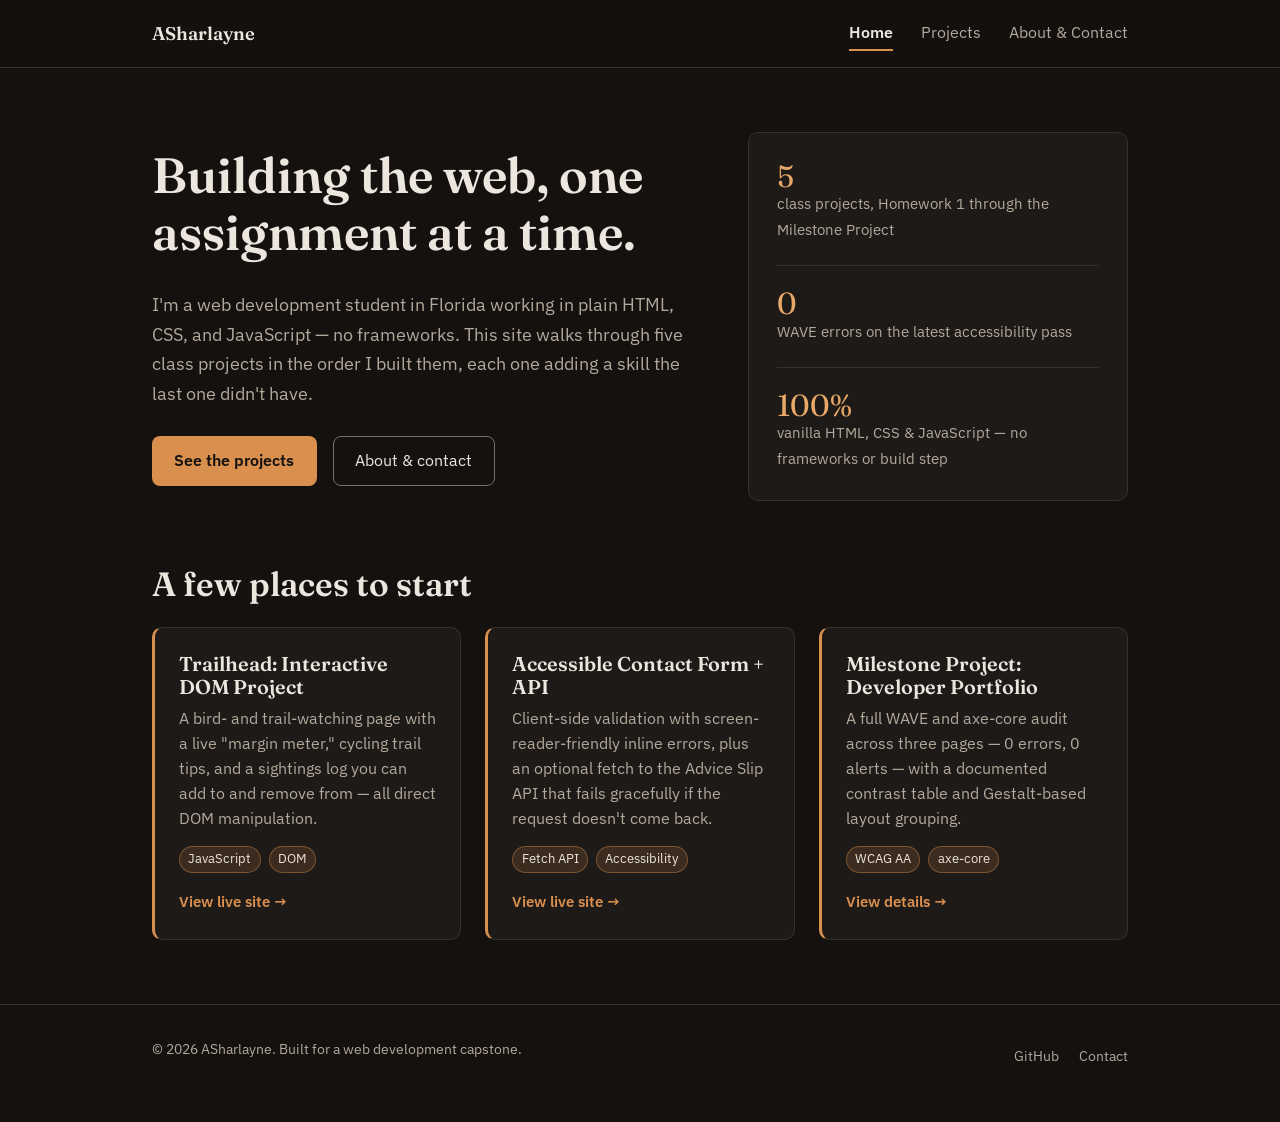
==== index.html @ ca2df66f "Build capstone portfolio site Co-authored-by: Copilot <223556219+Copilot@users.noreply.github.com>" ====
<!DOCTYPE html>
<html lang="en">
<head>
<meta charset="UTF-8">
<meta name="viewport" content="width=device-width, initial-scale=1.0">
<title>ASharlayne &mdash; Web Development Portfolio</title>
<meta name="description" content="A capstone portfolio of five web development class projects, from a first HTML/CSS page through an accessibility-audited developer portfolio.">
<link rel="preconnect" href="https://fonts.googleapis.com">
<link rel="preconnect" href="https://fonts.gstatic.com" crossorigin>
<link href="https://fonts.googleapis.com/css2?family=Fraunces:opsz,wght@9..144,500;9..144,600&family=IBM+Plex+Sans:wght@400;500;600&display=swap" rel="stylesheet">
<link rel="stylesheet" href="styles.css">
</head>
<body>
<a class="skip-link" href="#main">Skip to main content</a>

<header class="site-header">
  <nav class="header-nav" aria-label="Primary">
    <a class="header-brand" href="index.html">ASharlayne</a>
    <button class="nav-toggle" type="button" aria-expanded="false" aria-controls="primary-links">Menu</button>
    <div class="header-links" id="primary-links">
      <a href="index.html" aria-current="page">Home</a>
      <a href="projects.html">Projects</a>
      <a href="about.html">About &amp; Contact</a>
    </div>
  </nav>
</header>

<main id="main">
  <div class="container">
    <section class="hero">
      <div>
        <h1>Building the web, one assignment at a time.</h1>
        <p class="lede">I'm a web development student in Florida working in plain HTML, CSS, and JavaScript &mdash; no frameworks. This site walks through five class projects in the order I built them, each one adding a skill the last one didn't have.</p>
        <div class="cta-row">
          <a class="button" href="projects.html">See the projects</a>
          <a class="button-secondary" href="about.html">About &amp; contact</a>
        </div>
      </div>
      <div class="stat-panel" aria-label="Portfolio highlights">
        <div class="stat">
          <span class="stat-number">5</span>
          <span class="stat-label">class projects, Homework 1 through the Milestone Project</span>
        </div>
        <div class="stat">
          <span class="stat-number">0</span>
          <span class="stat-label">WAVE errors on the latest accessibility pass</span>
        </div>
        <div class="stat">
          <span class="stat-number">100%</span>
          <span class="stat-label">vanilla HTML, CSS &amp; JavaScript &mdash; no frameworks or build step</span>
        </div>
      </div>
    </section>
  </div>

  <section class="featured-projects">
    <div class="container">
      <h2>A few places to start</h2>
      <div class="featured-grid">
        <article class="project-card">
          <h3>Trailhead: Interactive DOM Project</h3>
          <p>A bird- and trail-watching page with a live "margin meter," cycling trail tips, and a sightings log you can add to and remove from &mdash; all direct DOM manipulation.</p>
          <div class="tech-tags">
            <span class="tag">JavaScript</span>
            <span class="tag">DOM</span>
          </div>
          <a class="view-link" href="https://ASharlayne.github.io/homework7web-dev/" target="_blank" rel="noopener noreferrer">View live site<span class="sr-only">: Trailhead</span> &rarr;</a>
        </article>
        <article class="project-card">
          <h3>Accessible Contact Form + API</h3>
          <p>Client-side validation with screen-reader-friendly inline errors, plus an optional fetch to the Advice Slip API that fails gracefully if the request doesn't come back.</p>
          <div class="tech-tags">
            <span class="tag">Fetch API</span>
            <span class="tag">Accessibility</span>
          </div>
          <a class="view-link" href="https://asharlayne.github.io/Homework-8-Form-with-Validation-API-Fetch/" target="_blank" rel="noopener noreferrer">View live site<span class="sr-only">: Accessible Contact Form + API</span> &rarr;</a>
        </article>
        <article class="project-card">
          <h3>Milestone Project: Developer Portfolio</h3>
          <p>A full WAVE and axe-core audit across three pages &mdash; 0 errors, 0 alerts &mdash; with a documented contrast table and Gestalt-based layout grouping.</p>
          <div class="tech-tags">
            <span class="tag">WCAG AA</span>
            <span class="tag">axe-core</span>
          </div>
          <a class="view-link" href="projects.html#milestone-project">View details &rarr;</a>
        </article>
      </div>
    </div>
  </section>
</main>

<footer class="site-footer">
  <div class="footer-inner">
    <p>&copy; 2026 ASharlayne. Built for a web development capstone.</p>
    <div class="footer-links">
      <a href="https://github.com/ASharlayne" target="_blank" rel="noopener noreferrer">GitHub</a>
      <a href="about.html#contact">Contact</a>
    </div>
  </div>
</footer>

<script src="main.js"></script>
</body>
</html>
---- styles.css ----
/* =========================================================
   Design tokens
   Palette contrast-checked (relative luminance) against
   WCAG AA: body text ~15:1, muted text ~7.4-8:1,
   accent on bg ~7.1:1, borders ~3.6-3.9:1.
   ========================================================= */
:root {
  --bg: #14110f;
  --surface: #1e1a17;
  --surface-raised: #262019;
  --border: #34302b;
  --border-control: #7a7166;
  --text: #ece6df;
  --muted: #b3a89c;
  --accent: #d98f4e;
  --accent-strong: #e8a868;
  --success: #7fae5b;
  --success-text: #c9e2ac;
  --error: #e2665a;
  --error-text: #ffcac1;

  --font-display: "Fraunces", "Iowan Old Style", Georgia, serif;
  --font-body: "IBM Plex Sans", "Segoe UI", system-ui, -apple-system, sans-serif;

  --max-content: 46rem;
  --max-wide: 64rem;
  --radius: 10px;
}

*, *::before, *::after { box-sizing: border-box; }

.sr-only {
  position: absolute;
  width: 1px;
  height: 1px;
  padding: 0;
  margin: -1px;
  overflow: hidden;
  clip: rect(0, 0, 0, 0);
  white-space: nowrap;
  border: 0;
}

html { color-scheme: dark; scroll-behavior: smooth; }

@media (prefers-reduced-motion: reduce) {
  html { scroll-behavior: auto; }
  *, *::before, *::after { animation-duration: 0.001ms !important; transition-duration: 0.001ms !important; }
}

body {
  margin: 0;
  background: var(--bg);
  color: var(--text);
  font-family: var(--font-body);
  font-size: 1rem;
  line-height: 1.6;
}

h1, h2, h3 { font-family: var(--font-display); font-weight: 600; line-height: 1.15; margin: 0 0 0.5em; }
h1 { font-size: clamp(2rem, 1.5rem + 2vw, 3.2rem); }
h2 { font-size: clamp(1.5rem, 1.3rem + 1vw, 2.1rem); }
h3 { font-size: 1.25rem; }
p { margin: 0 0 1em; }

a { color: var(--accent); text-decoration-thickness: 1.5px; text-underline-offset: 0.15em; }
a:hover { color: var(--accent-strong); }

/* Visible keyboard focus everywhere */
a:focus-visible,
button:focus-visible,
input:focus-visible,
textarea:focus-visible {
  outline: 3px solid var(--accent-strong);
  outline-offset: 2px;
  border-radius: 4px;
}

.skip-link {
  position: absolute;
  left: -999px;
  top: 0;
  background: var(--accent);
  color: var(--bg);
  padding: 0.75em 1.25em;
  z-index: 100;
  border-radius: 0 0 8px 0;
  font-weight: 600;
}
.skip-link:focus {
  left: 0;
}

.container {
  max-width: var(--max-wide);
  margin: 0 auto;
  padding: 0 1.5rem;
}
.prose { max-width: var(--max-content); }

/* =========================================================
   Header / nav
   ========================================================= */
.site-header {
  border-bottom: 1px solid var(--border);
  position: sticky;
  top: 0;
  background: rgba(20, 17, 15, 0.92);
  backdrop-filter: blur(6px);
  z-index: 10;
}

.header-nav {
  max-width: var(--max-wide);
  margin: 0 auto;
  padding: 1rem 1.5rem;
  display: flex;
  align-items: center;
  justify-content: space-between;
}

.header-brand {
  font-family: var(--font-display);
  font-weight: 600;
  font-size: 1.15rem;
  color: var(--text);
  text-decoration: none;
}
.header-brand:hover { color: var(--accent-strong); }

.nav-toggle {
  display: none;
  background: none;
  border: 1px solid var(--border-control);
  border-radius: 8px;
  color: var(--text);
  font-family: var(--font-body);
  font-size: 0.95rem;
  padding: 0.45em 0.9em;
  cursor: pointer;
}

.header-links {
  display: flex;
  gap: 1.75rem;
}

.header-links a {
  color: var(--muted);
  text-decoration: none;
  font-size: 0.98rem;
  padding: 0.25em 0;
  border-bottom: 2px solid transparent;
}
.header-links a:hover { color: var(--text); }
.header-links a[aria-current="page"] {
  color: var(--text);
  border-bottom-color: var(--accent);
  font-weight: 600;
}

@media (max-width: 720px) {
  .nav-toggle { display: inline-block; }
  .header-links {
    display: none;
    flex-direction: column;
    gap: 0;
    position: absolute;
    top: 100%;
    left: 0;
    right: 0;
    background: var(--surface);
    border-bottom: 1px solid var(--border);
    padding: 0.5rem 1.5rem 1rem;
  }
  .header-links.is-open { display: flex; }
  .header-links a { padding: 0.6em 0; border-bottom: 1px solid var(--border); }
  .header-links a[aria-current="page"] { border-bottom-color: var(--border); }
}

/* =========================================================
   Hero
   ========================================================= */
.hero {
  padding: 4rem 0 3rem;
  display: grid;
  grid-template-columns: minmax(0, 1.3fr) minmax(0, 0.9fr);
  gap: 3rem;
  align-items: center;
}

.hero h1 { margin-bottom: 0.6em; }
.hero .lede { font-size: 1.15rem; color: var(--muted); max-width: 34rem; }

.cta-row { display: flex; gap: 1rem; margin-top: 1.75rem; flex-wrap: wrap; }

.button {
  display: inline-block;
  background: var(--accent);
  color: var(--bg);
  font-weight: 600;
  padding: 0.75em 1.4em;
  border-radius: 8px;
  text-decoration: none;
}
.button:hover { background: var(--accent-strong); color: var(--bg); }

.button-secondary {
  display: inline-block;
  background: transparent;
  color: var(--text);
  border: 1px solid var(--border-control);
  padding: 0.7em 1.35em;
  border-radius: 8px;
  text-decoration: none;
}
.button-secondary:hover { border-color: var(--accent-strong); color: var(--accent-strong); }

.stat-panel {
  border: 1px solid var(--border);
  border-radius: var(--radius);
  background: var(--surface);
  padding: 1.75rem;
  display: flex;
  flex-direction: column;
  gap: 1.4rem;
}
.stat-panel .stat + .stat { border-top: 1px solid var(--border); padding-top: 1.4rem; }
.stat .stat-number { font-family: var(--font-display); font-size: 1.9rem; color: var(--accent-strong); display: block; line-height: 1; }
.stat .stat-label { color: var(--muted); font-size: 0.92rem; }

@media (max-width: 860px) {
  .hero { grid-template-columns: 1fr; padding-top: 2.5rem; }
}

/* =========================================================
   Featured project cards (home)
   ========================================================= */
.featured-projects { padding: 1rem 0 4rem; }
.featured-projects > .container > h2 { margin-bottom: 1.5rem; }

.featured-grid {
  display: grid;
  grid-template-columns: repeat(auto-fit, minmax(15rem, 1fr));
  gap: 1.5rem;
}

.project-card {
  border: 1px solid var(--border);
  border-left: 3px solid var(--accent);
  border-radius: var(--radius);
  background: var(--surface);
  padding: 1.5rem;
}
.project-card h3 { margin-bottom: 0.4em; }
.project-card p { color: var(--muted); font-size: 0.97rem; }

.tech-tags { display: flex; flex-wrap: wrap; gap: 0.5rem; margin: 0.75rem 0 1rem; }
.tag {
  font-size: 0.8rem;
  background: rgba(217, 143, 78, 0.16);
  color: var(--text);
  border: 1px solid rgba(217, 143, 78, 0.4);
  padding: 0.2em 0.65em;
  border-radius: 999px;
}

.view-link { color: var(--accent); font-weight: 600; text-decoration: none; font-size: 0.95rem; }
.view-link:hover { color: var(--accent-strong); }

/* =========================================================
   Projects timeline (projects.html)
   ========================================================= */
.timeline-intro { padding: 3rem 0 1rem; }

.timeline { list-style: none; margin: 0; padding: 0 0 4rem; position: relative; }
.timeline::before {
  content: "";
  position: absolute;
  left: 1.15rem;
  top: 0.5rem;
  bottom: 0.5rem;
  width: 2px;
  background: var(--border);
}

.timeline-item { position: relative; padding: 0 0 2.5rem 3.25rem; }
.timeline-item:last-child { padding-bottom: 0; }

.timeline-marker {
  position: absolute;
  left: 0.3rem;
  top: 0.15rem;
  width: 1.7rem;
  height: 1.7rem;
  border-radius: 50%;
  background: var(--surface);
  border: 2px solid var(--accent);
  color: var(--accent-strong);
  font-family: var(--font-display);
  font-weight: 600;
  font-size: 0.85rem;
  display: flex;
  align-items: center;
  justify-content: center;
}

.timeline-card {
  border: 1px solid var(--border);
  border-radius: var(--radius);
  background: var(--surface);
  padding: 1.5rem 1.75rem;
}

.timeline-skill {
  display: inline-block;
  color: var(--accent-strong);
  font-size: 0.85rem;
  font-weight: 600;
  letter-spacing: 0.01em;
  margin-bottom: 0.5rem;
}

.timeline-card p { color: var(--muted); }

.timeline-links { display: flex; gap: 1.25rem; flex-wrap: wrap; margin-top: 1rem; }

.timeline-closing {
  border: 1px dashed var(--border-control);
  border-radius: var(--radius);
  padding: 1.5rem 1.75rem;
  color: var(--muted);
  margin-top: 0.5rem;
}

/* =========================================================
   About page
   ========================================================= */
.about-section { padding: 3rem 0; }
.about-section + .about-section { border-top: 1px solid var(--border); }

.skills-grid {
  display: grid;
  grid-template-columns: repeat(auto-fit, minmax(13rem, 1fr));
  gap: 1.25rem;
  margin-top: 1.5rem;
}
.skill-group h3 { font-size: 1.05rem; color: var(--accent-strong); margin-bottom: 0.5em; }
.skill-group ul { margin: 0; padding-left: 1.1rem; color: var(--muted); }
.skill-group li { margin-bottom: 0.3em; }

/* =========================================================
   Contact form
   ========================================================= */
.contact-group {
  border: 1px solid var(--border);
  border-radius: var(--radius);
  padding: 1.5rem;
  margin-bottom: 1.5rem;
}
.contact-group legend {
  font-family: var(--font-display);
  font-weight: 600;
  padding: 0 0.4em;
  color: var(--text);
}

.form-field { margin-bottom: 1.25rem; }
.form-field:last-child { margin-bottom: 0; }

.form-field label { display: block; margin-bottom: 0.4em; font-weight: 600; font-size: 0.95rem; }
.form-field .hint { display: block; color: var(--muted); font-size: 0.85rem; margin-bottom: 0.4em; }

.form-field input[type="text"],
.form-field input[type="email"],
.form-field textarea {
  width: 100%;
  background: var(--surface-raised);
  border: 1px solid var(--border-control);
  color: var(--text);
  border-radius: 6px;
  padding: 0.65em 0.8em;
  font-family: var(--font-body);
  font-size: 1rem;
}
.form-field textarea { resize: vertical; min-height: 7rem; }

.form-field input[aria-invalid="true"],
.form-field textarea[aria-invalid="true"] {
  border-color: var(--error);
}

.radio-option { display: flex; align-items: center; gap: 0.6em; margin-bottom: 0.6em; }
.radio-option:last-child { margin-bottom: 0; }
.radio-option input { accent-color: var(--accent); width: 1.1em; height: 1.1em; }

.field-error {
  color: var(--error-text);
  font-size: 0.88rem;
  margin-top: 0.4em;
  min-height: 1.2em;
}

.required-note { color: var(--muted); font-size: 0.9rem; margin-bottom: 1.25rem; }

.error-summary {
  background: rgba(226, 102, 90, 0.12);
  border: 1px solid var(--error);
  border-radius: var(--radius);
  padding: 1.1rem 1.4rem;
  margin-bottom: 1.5rem;
}
.error-summary h3 { color: var(--error-text); font-size: 1.05rem; margin-bottom: 0.5em; }
.error-summary ul { margin: 0; padding-left: 1.2rem; }
.error-summary a { color: var(--error-text); }
.error-summary[hidden] { display: none; }

.success-message {
  background: rgba(127, 174, 91, 0.14);
  border: 1px solid var(--success);
  color: var(--success-text);
  border-radius: var(--radius);
  padding: 1rem 1.4rem;
  margin-bottom: 1.5rem;
}
.success-message[hidden] { display: none; }

.submit-button {
  background: var(--accent);
  color: var(--bg);
  font-weight: 600;
  border: none;
  border-radius: 8px;
  padding: 0.8em 1.6em;
  font-size: 1rem;
  cursor: pointer;
  font-family: var(--font-body);
}
.submit-button:hover { background: var(--accent-strong); }

/* =========================================================
   Footer
   ========================================================= */
.site-footer {
  border-top: 1px solid var(--border);
  padding: 2rem 0 3rem;
  color: var(--muted);
  font-size: 0.9rem;
}
.footer-inner {
  max-width: var(--max-wide);
  margin: 0 auto;
  padding: 0 1.5rem;
  display: flex;
  flex-wrap: wrap;
  gap: 1rem;
  justify-content: space-between;
  align-items: center;
}
.footer-links { display: flex; gap: 1.25rem; }
.footer-links a { color: var(--muted); text-decoration: none; }
.footer-links a:hover { color: var(--accent-strong); }
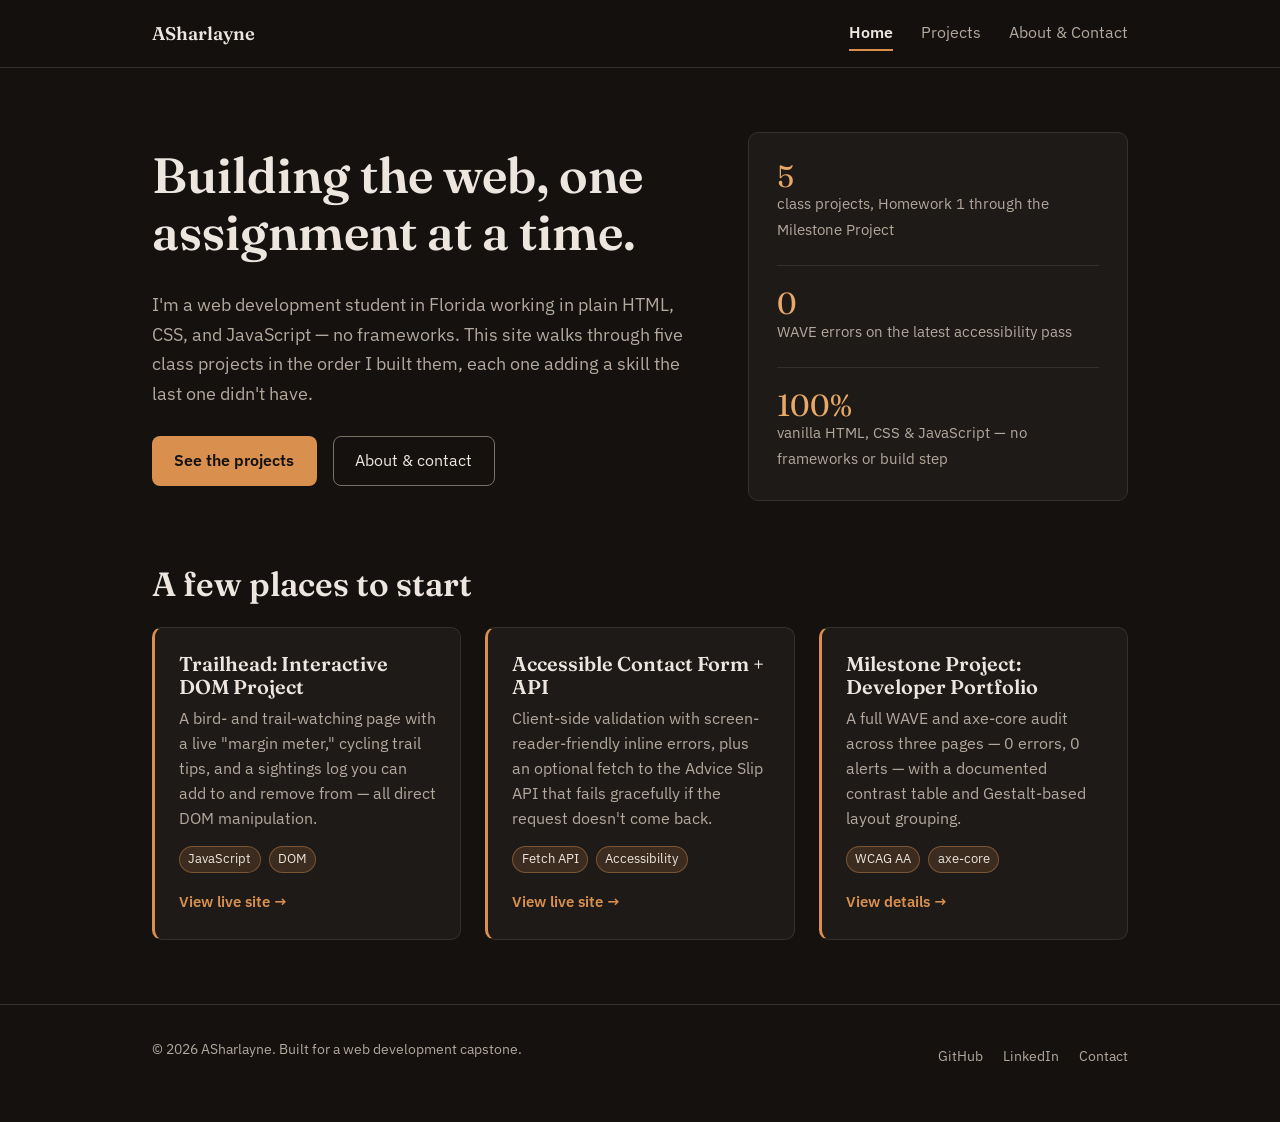
==== commit 585bb0e5: "Add LinkedIn profile links Co-authored-by: Copilot <223556219+Copilot@users.noreply.github.com>" ====
--- a/index.html
+++ b/index.html
@@ -94,6 +94,7 @@
     <p>&copy; 2026 ASharlayne. Built for a web development capstone.</p>
     <div class="footer-links">
       <a href="https://github.com/ASharlayne" target="_blank" rel="noopener noreferrer">GitHub</a>
+      <a href="https://www.linkedin.com/in/a-sharlayne-6aa98925b" target="_blank" rel="noopener noreferrer">LinkedIn</a>
       <a href="about.html#contact">Contact</a>
     </div>
   </div>
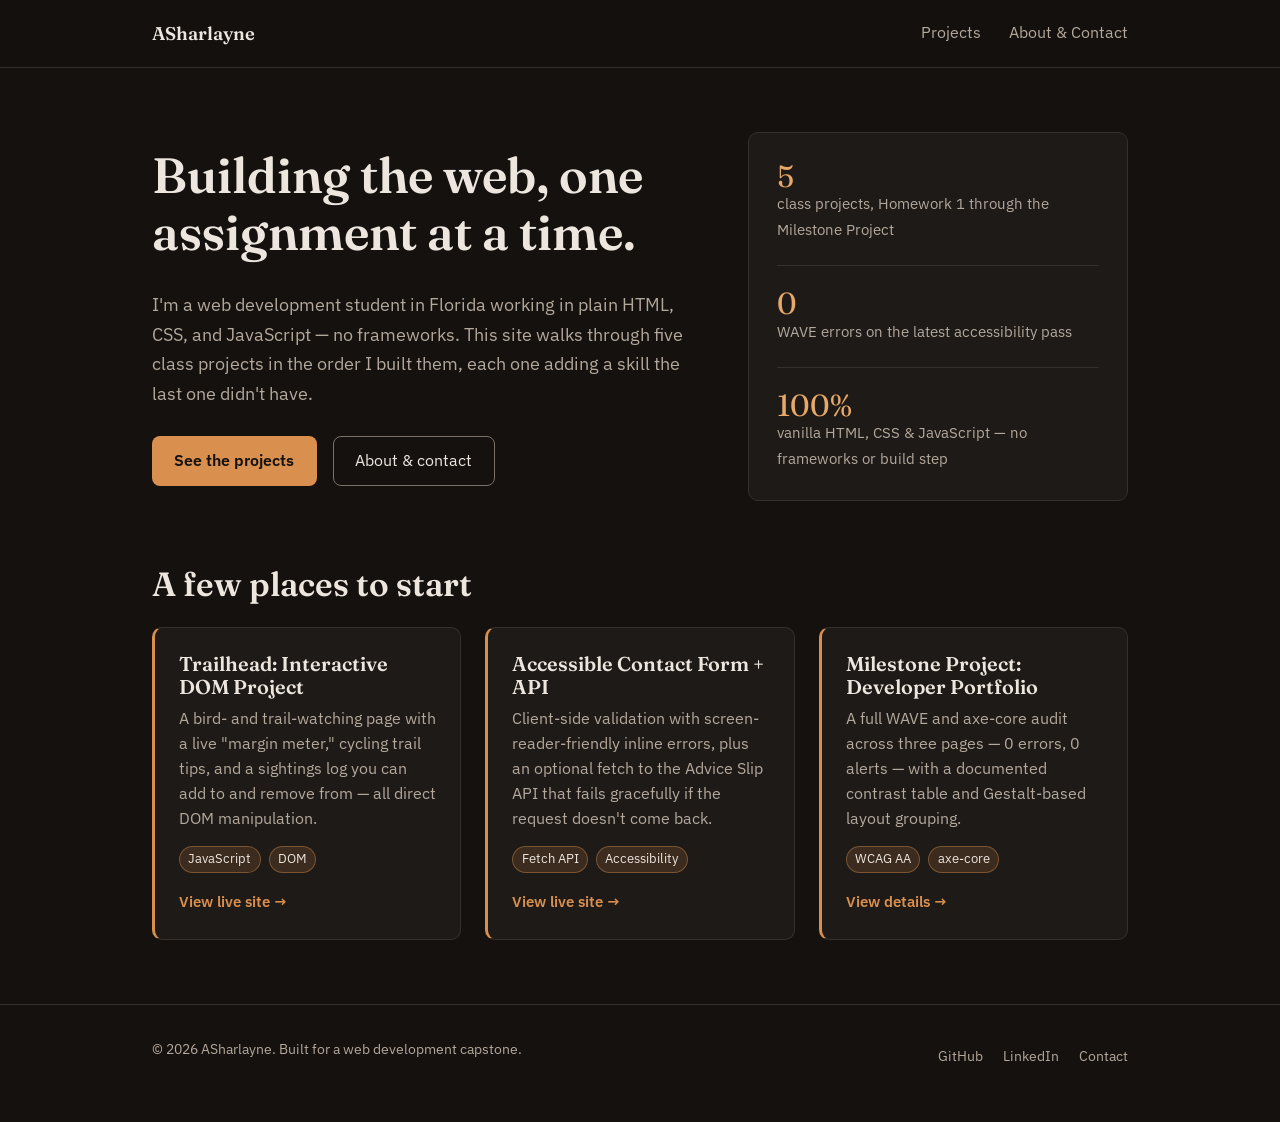
==== commit d968594a: "Remove redundant home navigation links Co-authored-by: Copilot <223556219+Copilot@users.noreply.gith" ====
--- a/index.html
+++ b/index.html
@@ -15,10 +15,9 @@
 
 <header class="site-header">
   <nav class="header-nav" aria-label="Primary">
-    <a class="header-brand" href="index.html">ASharlayne</a>
+    <a class="header-brand" href="index.html" aria-current="page">ASharlayne</a>
     <button class="nav-toggle" type="button" aria-expanded="false" aria-controls="primary-links">Menu</button>
     <div class="header-links" id="primary-links">
-      <a href="index.html" aria-current="page">Home</a>
       <a href="projects.html">Projects</a>
       <a href="about.html">About &amp; Contact</a>
     </div>
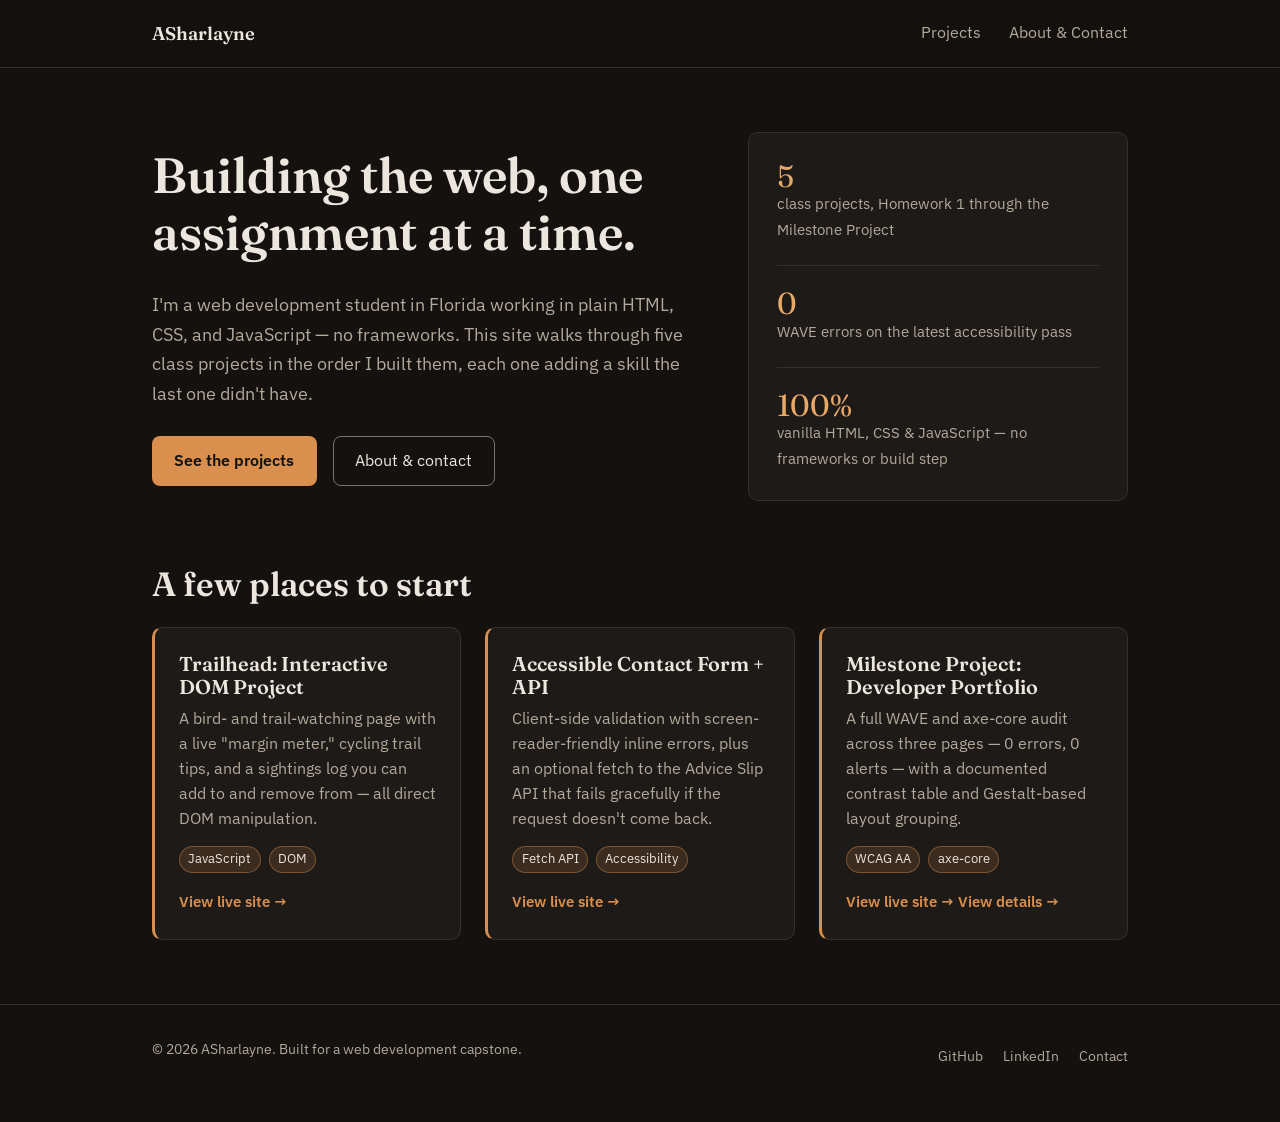
==== commit 816176bd: "Add live links for portfolio projects Co-authored-by: Copilot <223556219+Copilot@users.noreply.githu" ====
--- a/index.html
+++ b/index.html
@@ -8,7 +8,7 @@
 <link rel="preconnect" href="https://fonts.googleapis.com">
 <link rel="preconnect" href="https://fonts.gstatic.com" crossorigin>
 <link href="https://fonts.googleapis.com/css2?family=Fraunces:opsz,wght@9..144,500;9..144,600&family=IBM+Plex+Sans:wght@400;500;600&display=swap" rel="stylesheet">
-<link rel="stylesheet" href="styles.css">
+<link rel="stylesheet" href="css/styles.css">
 </head>
 <body>
 <a class="skip-link" href="#main">Skip to main content</a>
@@ -81,6 +81,7 @@
             <span class="tag">WCAG AA</span>
             <span class="tag">axe-core</span>
           </div>
+          <a class="view-link" href="https://asharlayne.github.io/milestone_project/" target="_blank" rel="noopener noreferrer">View live site<span class="sr-only">: Milestone Project</span> &rarr;</a>
           <a class="view-link" href="projects.html#milestone-project">View details &rarr;</a>
         </article>
       </div>
@@ -99,6 +100,6 @@
   </div>
 </footer>
 
-<script src="main.js"></script>
+<script src="js/main.js"></script>
 </body>
 </html>
--- a/css/styles.css
+++ b/css/styles.css
@@ -0,0 +1,484 @@
+/* =========================================================
+   Design tokens
+   Palette contrast-checked (relative luminance) against
+   WCAG AA: body text ~15:1, muted text ~7.4-8:1,
+   accent on bg ~7.1:1, borders ~3.6-3.9:1.
+   ========================================================= */
+:root {
+  --bg: #14110f;
+  --surface: #1e1a17;
+  --surface-raised: #262019;
+  --border: #34302b;
+  --border-control: #7a7166;
+  --text: #ece6df;
+  --muted: #b3a89c;
+  --accent: #d98f4e;
+  --accent-strong: #e8a868;
+  --success: #7fae5b;
+  --success-text: #c9e2ac;
+  --error: #e2665a;
+  --error-text: #ffcac1;
+
+  --font-display: "Fraunces", "Iowan Old Style", Georgia, serif;
+  --font-body: "IBM Plex Sans", "Segoe UI", system-ui, -apple-system, sans-serif;
+
+  --max-content: 46rem;
+  --max-wide: 64rem;
+  --radius: 10px;
+}
+
+*, *::before, *::after { box-sizing: border-box; }
+
+.sr-only {
+  position: absolute;
+  width: 1px;
+  height: 1px;
+  padding: 0;
+  margin: -1px;
+  overflow: hidden;
+  clip: rect(0, 0, 0, 0);
+  white-space: nowrap;
+  border: 0;
+}
+
+html { color-scheme: dark; scroll-behavior: smooth; }
+
+@media (prefers-reduced-motion: reduce) {
+  html { scroll-behavior: auto; }
+  *, *::before, *::after { animation-duration: 0.001ms !important; transition-duration: 0.001ms !important; }
+}
+
+body {
+  margin: 0;
+  background: var(--bg);
+  color: var(--text);
+  font-family: var(--font-body);
+  font-size: 1rem;
+  line-height: 1.6;
+  overflow-x: hidden;
+}
+
+h1, h2, h3 { font-family: var(--font-display); font-weight: 600; line-height: 1.15; margin: 0 0 0.5em; }
+h1 { font-size: clamp(2rem, 1.5rem + 2vw, 3.2rem); }
+h2 { font-size: clamp(1.5rem, 1.3rem + 1vw, 2.1rem); }
+h3 { font-size: 1.25rem; }
+p { margin: 0 0 1em; }
+
+a { color: var(--accent); text-decoration-thickness: 1.5px; text-underline-offset: 0.15em; }
+a:hover { color: var(--accent-strong); }
+
+/* Visible keyboard focus everywhere */
+a:focus-visible,
+button:focus-visible,
+input:focus-visible,
+textarea:focus-visible {
+  outline: 3px solid var(--accent-strong);
+  outline-offset: 2px;
+  border-radius: 4px;
+}
+
+button, input, textarea { font: inherit; }
+
+.skip-link {
+  position: absolute;
+  left: -999px;
+  top: 0;
+  background: var(--accent);
+  color: var(--bg);
+  padding: 0.75em 1.25em;
+  z-index: 100;
+  border-radius: 0 0 8px 0;
+  font-weight: 600;
+}
+.skip-link:focus {
+  left: 0;
+}
+
+.container {
+  max-width: var(--max-wide);
+  margin: 0 auto;
+  padding: 0 1.5rem;
+}
+.prose { max-width: var(--max-content); }
+
+/* =========================================================
+   Header / nav
+   ========================================================= */
+.site-header {
+  border-bottom: 1px solid var(--border);
+  position: sticky;
+  top: 0;
+  background: rgba(20, 17, 15, 0.92);
+  backdrop-filter: blur(6px);
+  z-index: 10;
+}
+
+.header-nav {
+  max-width: var(--max-wide);
+  margin: 0 auto;
+  padding: 1rem 1.5rem;
+  display: flex;
+  align-items: center;
+  justify-content: space-between;
+}
+
+.header-brand {
+  font-family: var(--font-display);
+  font-weight: 600;
+  font-size: 1.15rem;
+  color: var(--text);
+  text-decoration: none;
+}
+.header-brand:hover { color: var(--accent-strong); }
+
+.nav-toggle {
+  display: none;
+  background: none;
+  border: 1px solid var(--border-control);
+  border-radius: 8px;
+  color: var(--text);
+  font-family: var(--font-body);
+  font-size: 0.95rem;
+  padding: 0.45em 0.9em;
+  cursor: pointer;
+}
+
+.header-links {
+  display: flex;
+  gap: 1.75rem;
+}
+
+.header-links a {
+  color: var(--muted);
+  text-decoration: none;
+  font-size: 0.98rem;
+  padding: 0.25em 0;
+  border-bottom: 2px solid transparent;
+}
+.header-links a:hover { color: var(--text); }
+.header-links a[aria-current="page"] {
+  color: var(--text);
+  border-bottom-color: var(--accent);
+  font-weight: 600;
+}
+
+@media (max-width: 720px) {
+  .nav-toggle { display: inline-block; }
+  .header-links {
+    display: none;
+    flex-direction: column;
+    gap: 0;
+    position: absolute;
+    top: 100%;
+    left: 0;
+    right: 0;
+    background: var(--surface);
+    border-bottom: 1px solid var(--border);
+    padding: 0.5rem 1.5rem 1rem;
+  }
+  .header-links.is-open { display: flex; }
+  .header-links a { padding: 0.6em 0; border-bottom: 1px solid var(--border); }
+  .header-links a[aria-current="page"] { border-bottom-color: var(--border); }
+}
+
+/* =========================================================
+   Hero
+   ========================================================= */
+.hero {
+  padding: 4rem 0 3rem;
+  display: grid;
+  grid-template-columns: minmax(0, 1.3fr) minmax(0, 0.9fr);
+  gap: 3rem;
+  align-items: center;
+}
+
+.hero h1 { margin-bottom: 0.6em; }
+.hero .lede { font-size: 1.15rem; color: var(--muted); max-width: 34rem; }
+
+.cta-row { display: flex; gap: 1rem; margin-top: 1.75rem; flex-wrap: wrap; }
+
+.button {
+  display: inline-block;
+  background: var(--accent);
+  color: var(--bg);
+  font-weight: 600;
+  padding: 0.75em 1.4em;
+  border-radius: 8px;
+  text-decoration: none;
+}
+.button:hover { background: var(--accent-strong); color: var(--bg); }
+
+.button-secondary {
+  display: inline-block;
+  background: transparent;
+  color: var(--text);
+  border: 1px solid var(--border-control);
+  padding: 0.7em 1.35em;
+  border-radius: 8px;
+  text-decoration: none;
+}
+.button-secondary:hover { border-color: var(--accent-strong); color: var(--accent-strong); }
+
+.stat-panel {
+  border: 1px solid var(--border);
+  border-radius: var(--radius);
+  background: var(--surface);
+  padding: 1.75rem;
+  display: flex;
+  flex-direction: column;
+  gap: 1.4rem;
+}
+.stat-panel .stat + .stat { border-top: 1px solid var(--border); padding-top: 1.4rem; }
+.stat .stat-number { font-family: var(--font-display); font-size: 1.9rem; color: var(--accent-strong); display: block; line-height: 1; }
+.stat .stat-label { color: var(--muted); font-size: 0.92rem; }
+
+@media (max-width: 860px) {
+  .hero { grid-template-columns: 1fr; padding-top: 2.5rem; }
+}
+
+/* =========================================================
+   Featured project cards (home)
+   ========================================================= */
+.featured-projects { padding: 1rem 0 4rem; }
+.featured-projects > .container > h2 { margin-bottom: 1.5rem; }
+
+.featured-grid {
+  display: grid;
+  grid-template-columns: repeat(auto-fit, minmax(15rem, 1fr));
+  gap: 1.5rem;
+}
+
+.project-card {
+  border: 1px solid var(--border);
+  border-left: 3px solid var(--accent);
+  border-radius: var(--radius);
+  background: var(--surface);
+  padding: 1.5rem;
+}
+.project-card h3 { margin-bottom: 0.4em; }
+.project-card p { color: var(--muted); font-size: 0.97rem; }
+
+.tech-tags { display: flex; flex-wrap: wrap; gap: 0.5rem; margin: 0.75rem 0 1rem; }
+.tag {
+  font-size: 0.8rem;
+  background: rgba(217, 143, 78, 0.16);
+  color: var(--text);
+  border: 1px solid rgba(217, 143, 78, 0.4);
+  padding: 0.2em 0.65em;
+  border-radius: 999px;
+}
+
+.view-link { color: var(--accent); font-weight: 600; text-decoration: none; font-size: 0.95rem; }
+.view-link:hover { color: var(--accent-strong); }
+
+/* =========================================================
+   Projects timeline (projects.html)
+   ========================================================= */
+.timeline-intro { padding: 3rem 0 1rem; }
+
+.timeline { list-style: none; margin: 0; padding: 0 0 4rem; position: relative; }
+.timeline::before {
+  content: "";
+  position: absolute;
+  left: 1.15rem;
+  top: 0.5rem;
+  bottom: 0.5rem;
+  width: 2px;
+  background: var(--border);
+}
+
+.timeline-item { position: relative; padding: 0 0 2.5rem 3.25rem; }
+.timeline-item:last-child { padding-bottom: 0; }
+
+.timeline-marker {
+  position: absolute;
+  left: 0.3rem;
+  top: 0.15rem;
+  width: 1.7rem;
+  height: 1.7rem;
+  border-radius: 50%;
+  background: var(--surface);
+  border: 2px solid var(--accent);
+  color: var(--accent-strong);
+  font-family: var(--font-display);
+  font-weight: 600;
+  font-size: 0.85rem;
+  display: flex;
+  align-items: center;
+  justify-content: center;
+}
+
+.timeline-card {
+  border: 1px solid var(--border);
+  border-radius: var(--radius);
+  background: var(--surface);
+  padding: 1.5rem 1.75rem;
+}
+.timeline-card h2 { overflow-wrap: anywhere; }
+
+.timeline-skill {
+  display: inline-block;
+  color: var(--accent-strong);
+  font-size: 0.85rem;
+  font-weight: 600;
+  letter-spacing: 0.01em;
+  margin-bottom: 0.5rem;
+}
+
+.timeline-card p { color: var(--muted); }
+
+.timeline-links { display: flex; gap: 1.25rem; flex-wrap: wrap; margin-top: 1rem; }
+
+.timeline-closing {
+  border: 1px dashed var(--border-control);
+  border-radius: var(--radius);
+  padding: 1.5rem 1.75rem;
+  color: var(--muted);
+  margin-top: 0.5rem;
+}
+
+/* =========================================================
+   About page
+   ========================================================= */
+.about-section { padding: 3rem 0; }
+.about-section + .about-section { border-top: 1px solid var(--border); }
+
+.skills-grid {
+  display: grid;
+  grid-template-columns: repeat(auto-fit, minmax(13rem, 1fr));
+  gap: 1.25rem;
+  margin-top: 1.5rem;
+}
+.skill-group h3 { font-size: 1.05rem; color: var(--accent-strong); margin-bottom: 0.5em; }
+.skill-group ul { margin: 0; padding-left: 1.1rem; color: var(--muted); }
+.skill-group li { margin-bottom: 0.3em; }
+
+/* =========================================================
+   Contact form
+   ========================================================= */
+.contact-group {
+  border: 1px solid var(--border);
+  border-radius: var(--radius);
+  padding: 1.5rem;
+  margin-bottom: 1.5rem;
+}
+.contact-group legend {
+  font-family: var(--font-display);
+  font-weight: 600;
+  padding: 0 0.4em;
+  color: var(--text);
+}
+
+.form-field { margin-bottom: 1.25rem; }
+.form-field:last-child { margin-bottom: 0; }
+
+.form-field label { display: block; margin-bottom: 0.4em; font-weight: 600; font-size: 0.95rem; }
+.form-field .hint { display: block; color: var(--muted); font-size: 0.85rem; margin-bottom: 0.4em; }
+
+.form-field input[type="text"],
+.form-field input[type="email"],
+.form-field textarea {
+  width: 100%;
+  background: var(--surface-raised);
+  border: 1px solid var(--border-control);
+  color: var(--text);
+  border-radius: 6px;
+  padding: 0.65em 0.8em;
+  font-family: var(--font-body);
+  font-size: 1rem;
+}
+.form-field textarea { resize: vertical; min-height: 7rem; }
+
+.form-field input[aria-invalid="true"],
+.form-field textarea[aria-invalid="true"] {
+  border-color: var(--error);
+}
+
+.radio-option { display: flex; align-items: center; gap: 0.6em; margin-bottom: 0.6em; }
+.radio-option:last-child { margin-bottom: 0; }
+.radio-option input { accent-color: var(--accent); width: 1.1em; height: 1.1em; }
+
+.field-error {
+  color: var(--error-text);
+  font-size: 0.88rem;
+  margin-top: 0.4em;
+  min-height: 1.2em;
+}
+
+.required-note { color: var(--muted); font-size: 0.9rem; margin-bottom: 1.25rem; }
+
+.error-summary {
+  background: rgba(226, 102, 90, 0.12);
+  border: 1px solid var(--error);
+  border-radius: var(--radius);
+  padding: 1.1rem 1.4rem;
+  margin-bottom: 1.5rem;
+}
+.error-summary h3 { color: var(--error-text); font-size: 1.05rem; margin-bottom: 0.5em; }
+.error-summary ul { margin: 0; padding-left: 1.2rem; }
+.error-summary a { color: var(--error-text); }
+.error-summary[hidden] { display: none; }
+
+.success-message {
+  background: rgba(127, 174, 91, 0.14);
+  border: 1px solid var(--success);
+  color: var(--success-text);
+  border-radius: var(--radius);
+  padding: 1rem 1.4rem;
+  margin-bottom: 1.5rem;
+}
+.success-message[hidden] { display: none; }
+
+.submit-button {
+  background: var(--accent);
+  color: var(--bg);
+  font-weight: 600;
+  border: none;
+  border-radius: 8px;
+  padding: 0.8em 1.6em;
+  font-size: 1rem;
+  cursor: pointer;
+  font-family: var(--font-body);
+}
+.submit-button:hover { background: var(--accent-strong); }
+.submit-button:disabled { cursor: wait; opacity: 0.72; }
+.form-status { color: var(--muted); min-height: 1.6em; margin: 0.75rem 0 0; }
+
+@media (max-width: 480px) {
+  .container { padding-left: 1rem; padding-right: 1rem; }
+  .header-nav { padding-left: 1rem; padding-right: 1rem; }
+  .hero { padding-top: 2rem; }
+  .hero .lede { font-size: 1.05rem; }
+  .cta-row { align-items: stretch; }
+  .cta-row .button,
+  .cta-row .button-secondary { text-align: center; width: 100%; }
+  .timeline-item { padding-left: 2.7rem; }
+  .timeline-card { padding: 1.25rem; }
+  .timeline::before { left: 0.85rem; }
+  .timeline-marker { left: 0; }
+  .contact-group { padding: 1.1rem; }
+  .submit-button { width: 100%; min-height: 2.9rem; }
+}
+
+/* =========================================================
+   Footer
+   ========================================================= */
+.site-footer {
+  border-top: 1px solid var(--border);
+  padding: 2rem 0 3rem;
+  color: var(--muted);
+  font-size: 0.9rem;
+}
+.footer-inner {
+  max-width: var(--max-wide);
+  margin: 0 auto;
+  padding: 0 1.5rem;
+  display: flex;
+  flex-wrap: wrap;
+  gap: 1rem;
+  justify-content: space-between;
+  align-items: center;
+}
+.footer-links { display: flex; gap: 1.25rem; }
+.footer-links a { color: var(--muted); text-decoration: none; }
+.footer-links a:hover { color: var(--accent-strong); }
